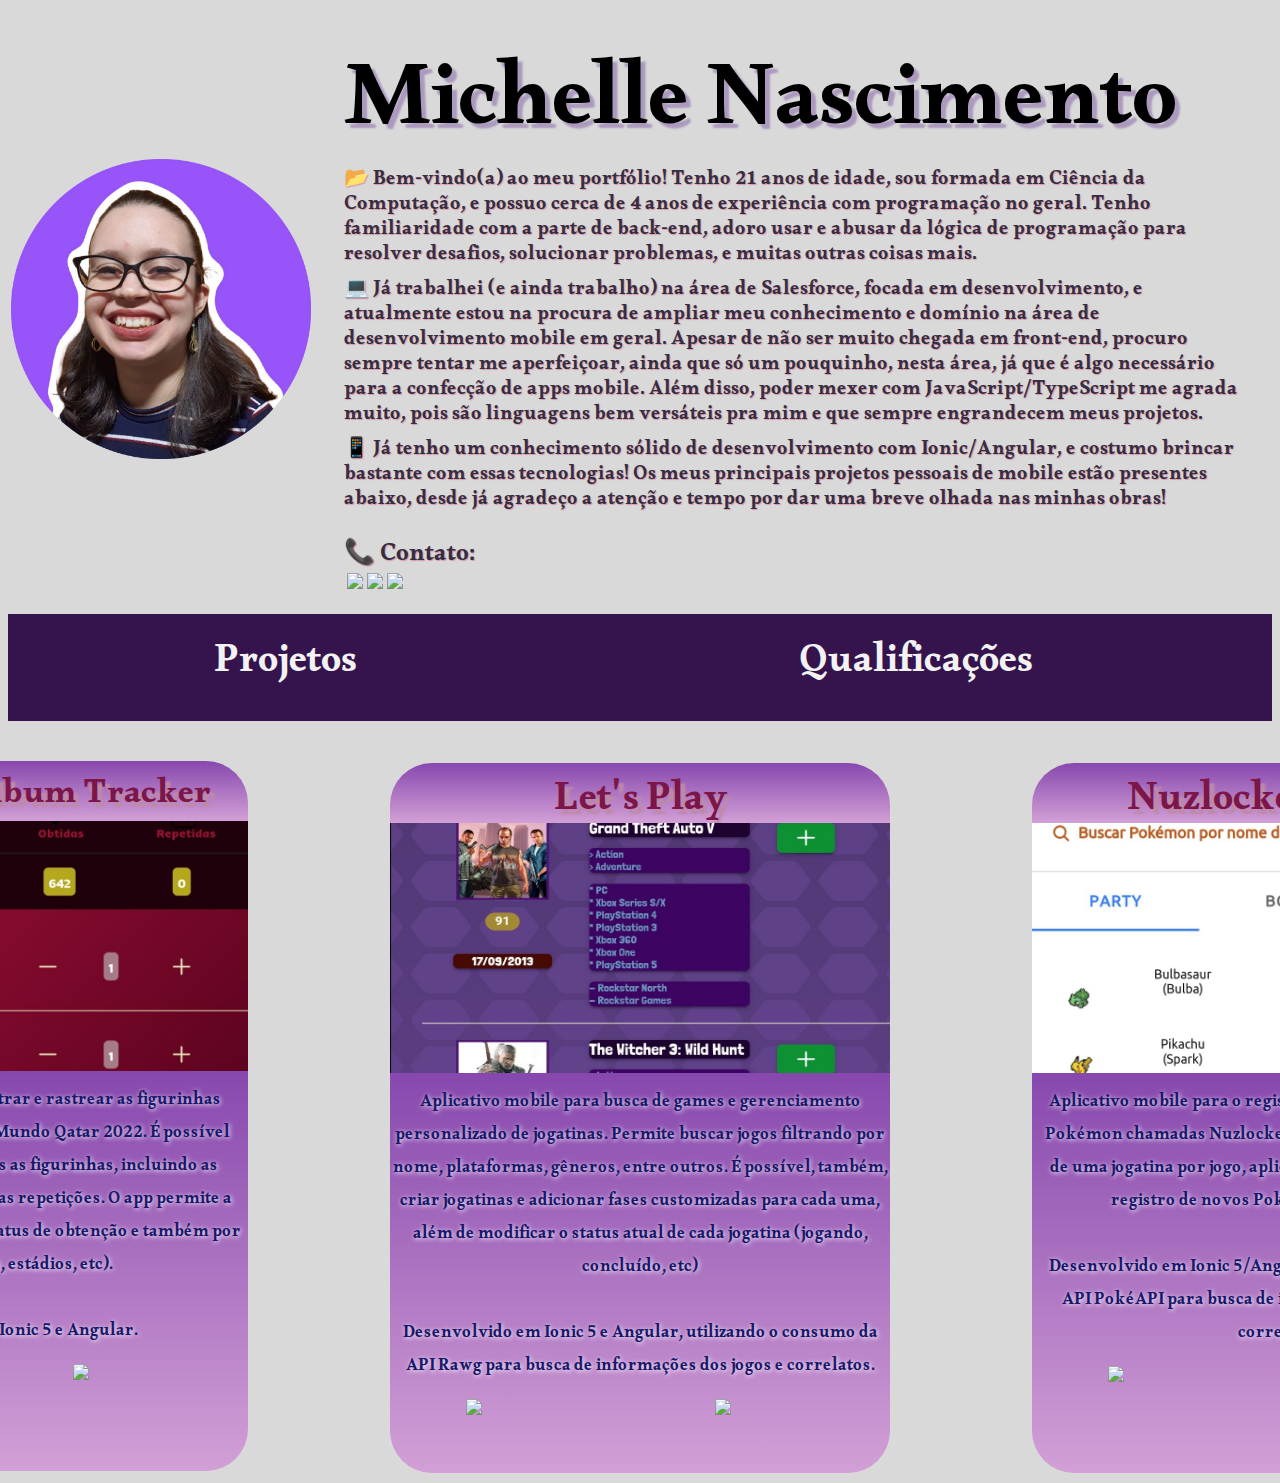
==== index.html @ 7fba0de1 "Criação Página de Portfólio" ====
<!DOCTYPE html>
<html lang="pt-BR" style="background-color: #D9D9D9">
    <head>
        <meta charset="UTF-8">
        <meta http-equiv="X-UA-Compatible" content="IE=edge">
        <meta name="viewport" content="width=device-width, initial-scale=1.0">
        
        <link rel="stylesheet" href="style/main-styles.css">
        <title>Portfólio - Michelle Nascimento</title>
    </head>
    <body>
        <div style="display: flex; justify-content: center; align-items: center;">
            <table class="project-table" style="width: 1500px; display: flex; justify-content: center; align-items: center;">
                <tr>
                    <td>
                        <img class="my-picture" src="assets/ProfilePicture.png">
                    </td>

                    <td colspan="2" style="padding: 0px 30px;">
                        <p class="my-title">Michelle Nascimento</p>
                        <p class="my-description">
                            📂 Bem-vindo(a) ao meu portfólio! Tenho 21 anos de idade, sou formada
                            em Ciência da Computação, e possuo cerca de 4 anos de experiência com 
                            programação no geral. Tenho familiaridade com a parte de back-end, 
                            adoro usar e abusar da lógica de programação para resolver desafios, 
                            solucionar problemas, e muitas outras coisas mais.
                        </p>

                        <p class="my-description">
                            💻 Já trabalhei (e ainda trabalho) na área de Salesforce, focada em 
                            desenvolvimento, e atualmente estou na procura de ampliar meu conhecimento e 
                            domínio na área de desenvolvimento mobile em geral. Apesar de não ser
                            muito chegada em front-end, procuro sempre tentar me aperfeiçoar, ainda
                            que só um pouquinho, nesta área, já que é algo necessário para a confecção 
                            de apps mobile. Além disso, poder mexer com JavaScript/TypeScript me agrada muito, pois
                            são linguagens bem versáteis pra mim e que sempre engrandecem meus projetos.
                        </p>

                        <p class="my-description">
                            📱 Já tenho um conhecimento sólido de desenvolvimento com Ionic/Angular, 
                            e costumo brincar bastante com essas tecnologias! Os meus principais projetos
                            pessoais de mobile estão presentes abaixo, desde já agradeço a atenção e 
                            tempo por dar uma breve olhada nas minhas obras!
                        </p>

                        <p class="my-description" style="margin-top: 30px; font-size: 25px;">
                            📞 Contato: &nbsp;&nbsp;&nbsp;&nbsp;&nbsp;
                            <table>
                                <tr>
                                    <td>
                                        <div>
                                            <a target="_blank" href="https://www.linkedin.com/in/michellenascimentosilva/">
                                                <img style="height: 30px; object-fit: fill;" src="https://img.shields.io/badge/-Linkedin-0A66C2?logo=Linkedin">
                                            </a> 
                                        </div>
                                    </td>
                                    <td>
                                        <div>
                                            <a target="_blank" href="https://github.com/MichelleNascimento2000">
                                                <img style="height: 30px" src="https://img.shields.io/badge/-GitHub-black?logo=github">
                                            </a> 
                                        </div>
                                    </td>
                                    <td>
                                        <div>
                                            <a target="_blank" href="mailto:michelle.nascimento.silva@outlook.com">
                                                <img style="height: 30px" src="https://img.shields.io/badge/-Email-1490DF?logo=MicrosoftOutlook">
                                            </a> 
                                        </div>
                                    </td>
                                </tr>
                            </table>
                        </p>
                    </td>
                </tr>
            </table>
        </div>

        <table class="project-table" style="background-color: rgb(53, 19, 77); overflow: hidden;" >
            <tr>
                <td class="project-link">
                    <div class="nav-options">
                        <a href="index.html">Projetos</a>
                    </div>
                </td>
                <td class="project-link">
                    <div class="nav-options">
                        <a href="qualificacoes.html">Qualificações</a>
                    </div>
                </td>
            </tr>
        </table>

        <table class="project-table" style="display: flex; justify-content: center; align-items: center;">


            <tr>
                <!-- 1. QATAR 2022 ALBUM TRACKER -->
                <td class="project-link">
                    <div class="project-card-title">
                        <p class="project-title" style="font-size: 35px">Qatar 2022 Album Tracker</p>
                    </div>
                    <div class="project-card-image">
                        <img class="project-image" src="assets/1-Qatar2022AlbumTracker.jpg">
                    </div>
                    <div class="project-card-description">
                        <span class="project-description">
                            Aplicativo mobile para registrar e rastrear as figurinhas
                            obtidas do álbum da Copa do Mundo Qatar 2022. É possível
                            registrar a obtenção de todas as figurinhas, incluindo as
                            extras, podendo registrar até as repetições. O app permite
                            a filtragem das figurinhas por status de obtenção e
                            também por categoria (país, estádios, etc).<br><br>
                            
                            Desenvolvido em Ionic 5 e Angular.
                        </span>

                        <table class="project-table">
                            <tr>
                                <td class="project-link">
                                    <a target="_blank" href="https://github.com/MichelleNascimento2000/Qatar2022AlbumTracker">
                                        <img class="project-link-badge" src="https://img.shields.io/badge/-GitHub-black?logo=github"></img>
                                    </a>
                                </td>
                                <td class="project-link">
                                    <a>
                                        <img class="project-link-badge" src="https://img.shields.io/badge/-~Em breve-white?logo=Netlify"></img>
                                    </a>
                                </td>
                            </tr>
                        </table>
                    </div>
                </td>

                    <!-- 2. LET'S PLAY -->
                    <td class="project-link">
                        <div class="project-card-title">
                            <p class="project-title">Let's Play</p>
                        </div>
                        <div class="project-card-image">
                            <img class="project-image" src="assets/2-LetsPlay.jpg">
                        </div>
                        <div class="project-card-description">
                            <span class="project-description">
                                Aplicativo mobile para busca de games e gerenciamento 
                                personalizado de jogatinas. Permite buscar jogos filtrando 
                                por nome, plataformas, gêneros, entre outros. É possível, 
                                também, criar jogatinas e adicionar fases customizadas para
                                cada uma, além de modificar o status atual de cada jogatina 
                                (jogando, concluído, etc)<br><br>
                                
                                Desenvolvido em Ionic 5 e Angular, utilizando o consumo
                                da API Rawg para busca de informações dos jogos e correlatos.
                            </span>
    
                            <table class="project-table">
                                <tr>
                                    <td class="project-link">
                                        <a target="_blank" href="https://github.com/MasterMimi/LetsPlayApp">
                                            <img class="project-link-badge" src="https://img.shields.io/badge/-~Em breve-black?logo=github"></img>
                                        </a>
                                    </td>
                                    <td class="project-link">
                                        <a target="_blank" href="https://letsplayapp.netlify.app">
                                            <img class="project-link-badge" src="https://img.shields.io/badge/-~Em breve-white?logo=Netlify"></img>
                                        </a>
                                    </td>
                                </tr>
                            </table>
                        </div>
                    </td>

                <!-- 3. NUZLOCKE CREATOR -->
                <td class="project-link">
                    <div class="project-card-title">
                        <p class="project-title">Nuzlocke Creator</p>
                    </div>
                    <div class="project-card-image">
                        <img class="project-image" src="assets/3-NuzlockeCreator.jpg">
                    </div>
                    <div class="project-card-description">
                        <span class="project-description">
                            Aplicativo mobile para o registro e rastreio das jogatinas
                            de Pokémon chamadas Nuzlocke. A aplicação permite a criação
                            de uma jogatina por jogo, aplicação de regras customizadas, 
                            registro de novos Pokémon por rotas, e etc.<br><br>
                            
                            Desenvolvido em Ionic 5/Angular, utilizando o consumo
                            da API PokéAPI para busca de informações dos Pokémon e correlatos.
                        </span>

                        <table class="project-table">
                            <tr>
                                <td class="project-link">
                                    <a target="_blank" href="https://github.com/">
                                        <img class="project-link-badge" src="https://img.shields.io/badge/-~Em breve-black?logo=github"></img>
                                    </a>
                                </td>
                                <td class="project-link">
                                    <a target="_blank" href="https://.netlify.app">
                                        <img class="project-link-badge" src="https://img.shields.io/badge/-~Em breve-white?logo=Netlify"></img>
                                    </a>
                                </td>
                            </tr>
                        </table>
                    </div>
                </td>
            </tr>
        </table>
    </body>
</html>
---- style/main-styles.css ----
@import url("https://fonts.googleapis.com/css2?family=Alkalami&display=swap");

:root {
    --project-div-width: 500px;
    --project-div-title-height: 60px;
    --project-div-image-height: 250px;
    --project-div-description-height: 400px;

    --project-div-border-radius-size: 42px;
    --project-div-border: 5px solid #000000;
    --project-div-color: linear-gradient(180deg, #8748ae 0%, #d2a0d6 100%);
}

.my-title {
    text-shadow: 5px 5px 2px #ac99be;
    color: #000000;
    font-size: 90px;
    font-family: "Alkalami", serif;
    margin-top: 20px;
    margin-bottom: -40px;
}

.my-description {
    text-shadow: 1px 1px 1px #da95a7;
    color: #342e42;
    font-size: 20px;
    font-family: "Alkalami", serif;
    margin-bottom: 0px;
    margin-top: 10px;
    line-height: 25px;
}

.my-picture {
    width: 300px;
    height: 300px;
}

.project-table {
    width: 100%;
}

.project-card-title {
    box-sizing: border-box;

    position: relative;
    width: var(--project-div-width);
    height: var(--project-div-title-height);

    background: var(--project-div-color);
    border-top-left-radius: var(--project-div-border-radius-size);
    border-top-right-radius: var(--project-div-border-radius-size);
}

.project-title {
    text-align: center;

    padding-top: 1%;

    text-shadow: 5px 5px 2px #be8aa8;
    color: #7c1548;
    font-size: 40px;
    font-family: "Alkalami", serif;

    display: flex;
    justify-content: center;
    align-items: center;
}

.project-description {
    text-align: center;

    padding-top: 3%;
    padding-left: 2px;
    padding-right: 2px;

    margin-bottom: 10px;

    text-shadow: 1px 1px 5px #ffffff;

    color: #171869;
    font-size: 17px;
    font-family: "Alkalami", serif;

    display: flex;
    justify-content: center;
    align-items: center;
}

.project-card-image {
    box-sizing: border-box;

    position: relative;
    width: var(--project-div-width);
    height: var(--project-div-image-height);
}

.project-card-description {
    box-sizing: border-box;

    position: relative;
    width: var(--project-div-width);
    height: var(--project-div-description-height);

    background: var(--project-div-color);
    border-bottom-left-radius: var(--project-div-border-radius-size);
    border-bottom-right-radius: var(--project-div-border-radius-size);
}

.project-image {
    width: 500px;
    height: 250px;

    object-fit: fill;
}

.project-link-badge {
    width: 100px;

    vertical-align: middle;
    display: inline-block;
}

.project-link {
    vertical-align: middle;
    text-align: center;
    padding: 0px 70px;
}

.nav-options {
    background-color: rgb(53, 19, 77);
    overflow: hidden;

    display: flex;
    justify-content: center;
    align-items: center;
}

.nav-options a {
    float: left;
    color: #f2f2f2;
    text-align: center;
    padding: 14px 16px;
    text-decoration: none;
    font-size: 40px;
    font-family: "Alkalami", serif;
}

.nav-options a:hover {
    background-color: #ddd;
    color: black;
}

.qualifications{
    margin-top: 50px;
    display: flex;
    justify-content: center;
    align-items: center;

    font-family: "Alkalami", serif;
    line-height: 30px;
    text-shadow: 1px 1px 15px #1a41cc;
    color: #262629;
    font-size: 25px;
}
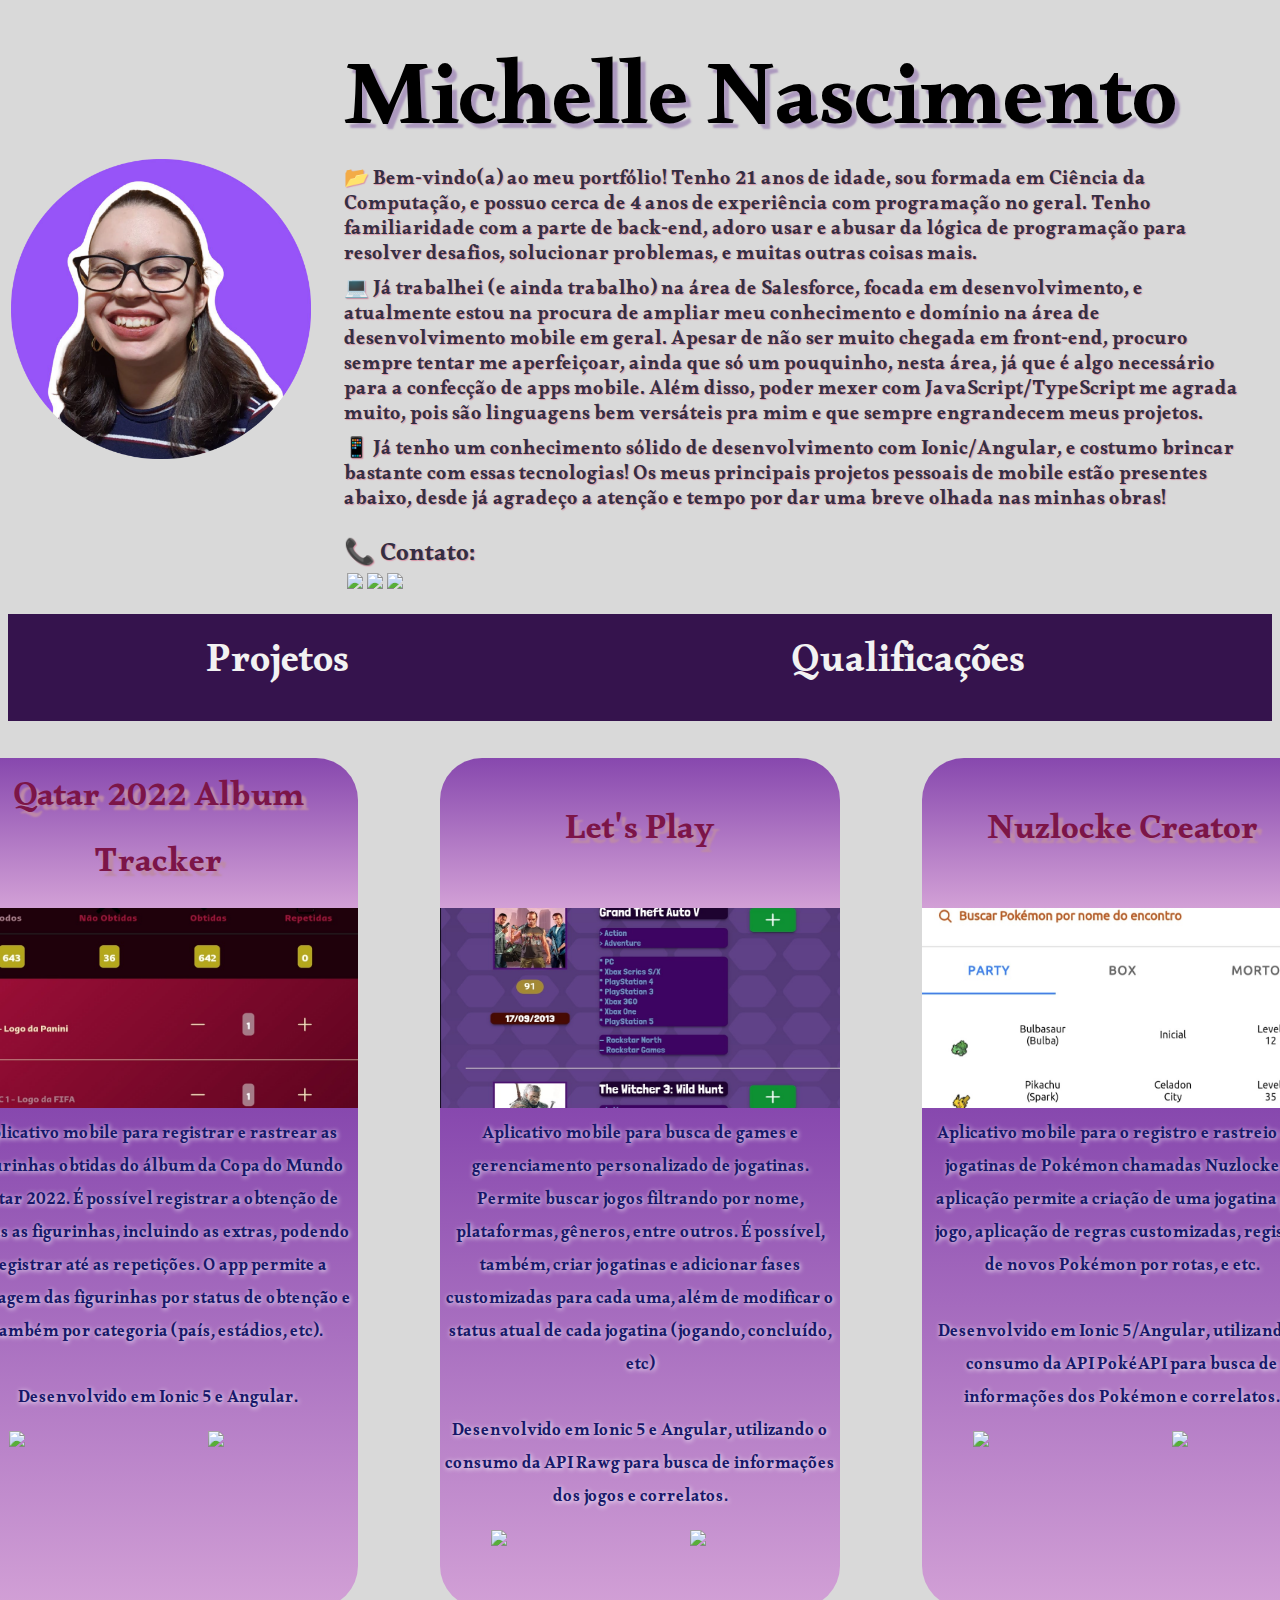
==== commit b337869a: "Adição do Let's Play" ====
--- a/index.html
+++ b/index.html
@@ -6,6 +6,8 @@
         <meta name="viewport" content="width=device-width, initial-scale=1.0">
         
         <link rel="stylesheet" href="style/main-styles.css">
+        <link rel="icon" type="image/png" href="assets/ProfilePicture.png" />
+
         <title>Portfólio - Michelle Nascimento</title>
     </head>
     <body>
@@ -123,8 +125,8 @@
                                     </a>
                                 </td>
                                 <td class="project-link">
-                                    <a>
-                                        <img class="project-link-badge" src="https://img.shields.io/badge/-~Em breve-white?logo=Netlify"></img>
+                                    <a target="_blank" href="https://qatar2022albumtracker.netlify.app">
+                                        <img class="project-link-badge" src="https://img.shields.io/badge/-Netlify-white?logo=Netlify"></img>
                                     </a>
                                 </td>
                             </tr>
@@ -132,43 +134,43 @@
                     </div>
                 </td>
 
-                    <!-- 2. LET'S PLAY -->
-                    <td class="project-link">
-                        <div class="project-card-title">
-                            <p class="project-title">Let's Play</p>
-                        </div>
-                        <div class="project-card-image">
-                            <img class="project-image" src="assets/2-LetsPlay.jpg">
-                        </div>
-                        <div class="project-card-description">
-                            <span class="project-description">
-                                Aplicativo mobile para busca de games e gerenciamento 
-                                personalizado de jogatinas. Permite buscar jogos filtrando 
-                                por nome, plataformas, gêneros, entre outros. É possível, 
-                                também, criar jogatinas e adicionar fases customizadas para
-                                cada uma, além de modificar o status atual de cada jogatina 
-                                (jogando, concluído, etc)<br><br>
-                                
-                                Desenvolvido em Ionic 5 e Angular, utilizando o consumo
-                                da API Rawg para busca de informações dos jogos e correlatos.
-                            </span>
-    
-                            <table class="project-table">
-                                <tr>
-                                    <td class="project-link">
-                                        <a target="_blank" href="https://github.com/MasterMimi/LetsPlayApp">
-                                            <img class="project-link-badge" src="https://img.shields.io/badge/-~Em breve-black?logo=github"></img>
-                                        </a>
-                                    </td>
-                                    <td class="project-link">
-                                        <a target="_blank" href="https://letsplayapp.netlify.app">
-                                            <img class="project-link-badge" src="https://img.shields.io/badge/-~Em breve-white?logo=Netlify"></img>
-                                        </a>
-                                    </td>
-                                </tr>
-                            </table>
-                        </div>
-                    </td>
+                <!-- 2. LET'S PLAY -->
+                <td class="project-link">
+                    <div class="project-card-title">
+                        <p class="project-title">Let's Play</p>
+                    </div>
+                    <div class="project-card-image">
+                        <img class="project-image" src="assets/2-LetsPlay.jpg">
+                    </div>
+                    <div class="project-card-description">
+                        <span class="project-description">
+                            Aplicativo mobile para busca de games e gerenciamento 
+                            personalizado de jogatinas. Permite buscar jogos filtrando 
+                            por nome, plataformas, gêneros, entre outros. É possível, 
+                            também, criar jogatinas e adicionar fases customizadas para
+                            cada uma, além de modificar o status atual de cada jogatina 
+                            (jogando, concluído, etc)<br><br>
+                            
+                            Desenvolvido em Ionic 5 e Angular, utilizando o consumo
+                            da API Rawg para busca de informações dos jogos e correlatos.
+                        </span>
+
+                        <table class="project-table">
+                            <tr>
+                                <td class="project-link">
+                                    <a target="_blank" href="https://github.com/MichelleNascimento2000/LetsPlay">
+                                        <img class="project-link-badge" src="https://img.shields.io/badge/-GitHub-black?logo=github"></img>
+                                    </a>
+                                </td>
+                                <td class="project-link">
+                                    <a target="_blank" href="https://lets-play-gameplay-tracker.netlify.app">
+                                        <img class="project-link-badge" src="https://img.shields.io/badge/-Netlify-white?logo=Netlify"></img>
+                                    </a>
+                                </td>
+                            </tr>
+                        </table>
+                    </div>
+                </td>
 
                 <!-- 3. NUZLOCKE CREATOR -->
                 <td class="project-link">
@@ -192,12 +194,12 @@
                         <table class="project-table">
                             <tr>
                                 <td class="project-link">
-                                    <a target="_blank" href="https://github.com/">
+                                    <a>
                                         <img class="project-link-badge" src="https://img.shields.io/badge/-~Em breve-black?logo=github"></img>
                                     </a>
                                 </td>
                                 <td class="project-link">
-                                    <a target="_blank" href="https://.netlify.app">
+                                    <a>
                                         <img class="project-link-badge" src="https://img.shields.io/badge/-~Em breve-white?logo=Netlify"></img>
                                     </a>
                                 </td>
--- a/style/main-styles.css
+++ b/style/main-styles.css
@@ -1,10 +1,10 @@
 @import url("https://fonts.googleapis.com/css2?family=Alkalami&display=swap");
 
 :root {
-    --project-div-width: 500px;
-    --project-div-title-height: 60px;
-    --project-div-image-height: 250px;
-    --project-div-description-height: 400px;
+    --project-div-width: 400px;
+    --project-div-title-height: 150px;
+    --project-div-image-height: 200px;
+    --project-div-description-height: 500px;
 
     --project-div-border-radius-size: 42px;
     --project-div-border: 5px solid #000000;
@@ -58,20 +58,25 @@
 
     text-shadow: 5px 5px 2px #be8aa8;
     color: #7c1548;
-    font-size: 40px;
+    font-size: 35px;
     font-family: "Alkalami", serif;
 
     display: flex;
     justify-content: center;
     align-items: center;
+    align-content: center;
+    position: relative;
+    left: 50%;
+    top: 50%;
+    transform: translate(-50%, -50%);
 }
 
 .project-description {
     text-align: center;
 
     padding-top: 3%;
-    padding-left: 2px;
-    padding-right: 2px;
+    padding-left: 5px;
+    padding-right: 5px;
 
     margin-bottom: 10px;
 
@@ -107,8 +112,8 @@
 }
 
 .project-image {
-    width: 500px;
-    height: 250px;
+    width: var(--project-div-width);
+    height: var(--project-div-image-height);
 
     object-fit: fill;
 }
@@ -123,7 +128,7 @@
 .project-link {
     vertical-align: middle;
     text-align: center;
-    padding: 0px 70px;
+    padding: 0px 40px;
 }
 
 .nav-options {
